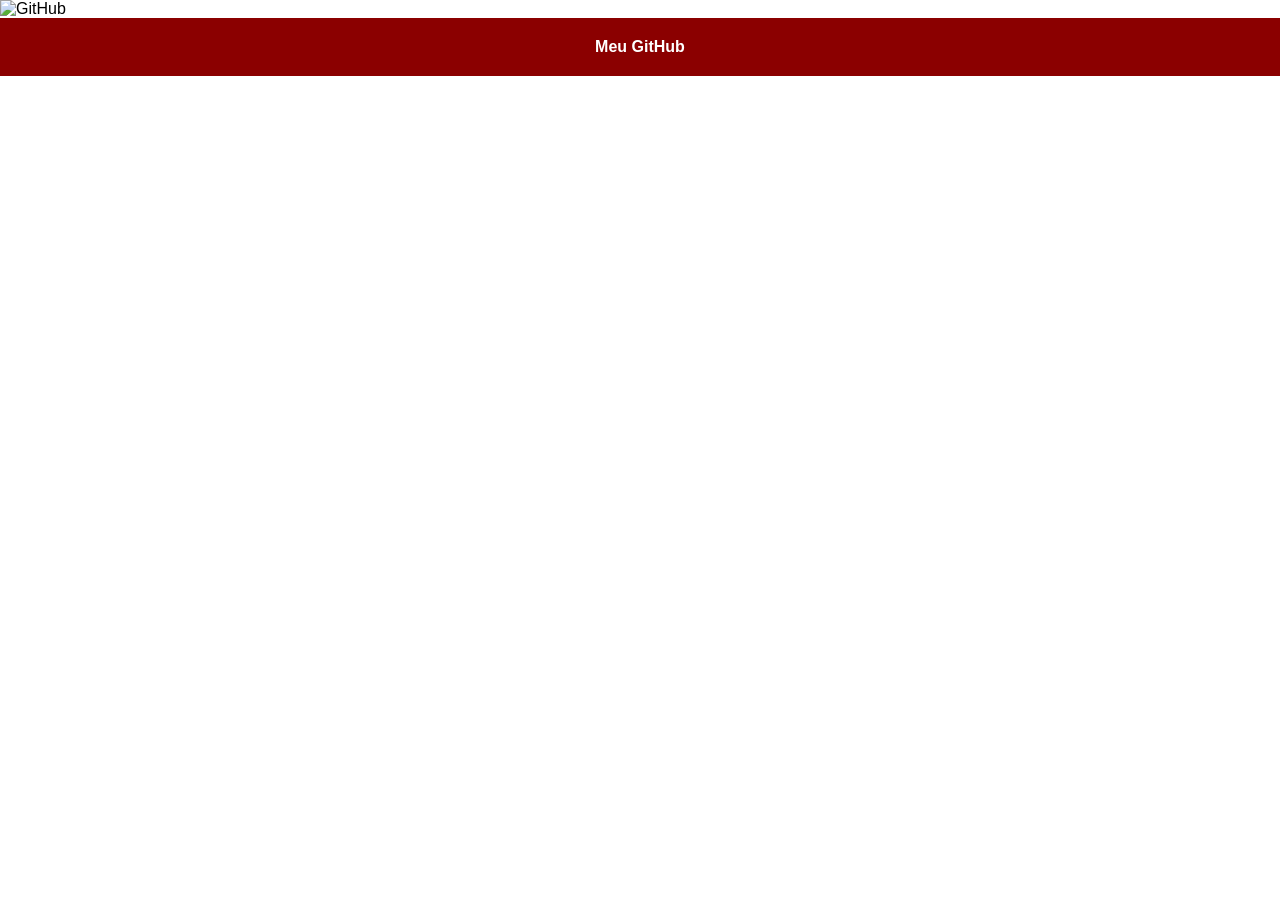
==== github.html @ 40e665da "criei pagina do instagram" ====
<!DOCTYPE html>
<html lang="pt-br">
<head>
    <meta charset="UTF-8">
    <meta name="viewport" content="width=device-width, initial-scale=1.0">
    <title>GitHub</title>
    <link rel="stylesheet" href="estilos/social.css">
</head>
<body>
    <img src="imagens/tela-github.jpg" alt="GitHub">
    <a href="https://github.com/anapaulapereira577" target="_blank">Meu GitHub</a>
    
</body>
</html>
---- estilos/social.css ----
@charset "UTF8";

 * {
    margin: 0px;
    padding: 0px;
    font-family: Arial, Helvetica, sans-serif;
}
::-webkit-scrollbar {
    width: 0px;
    height: 0px;
}

img {
    width: 100vw;
    display: block;
   
}

a {
    display: block;
    background-color: darkred;
    color: white;
    padding: 20px;
    text-align: center;
    font-weight: bolder;
    text-decoration: none;
}
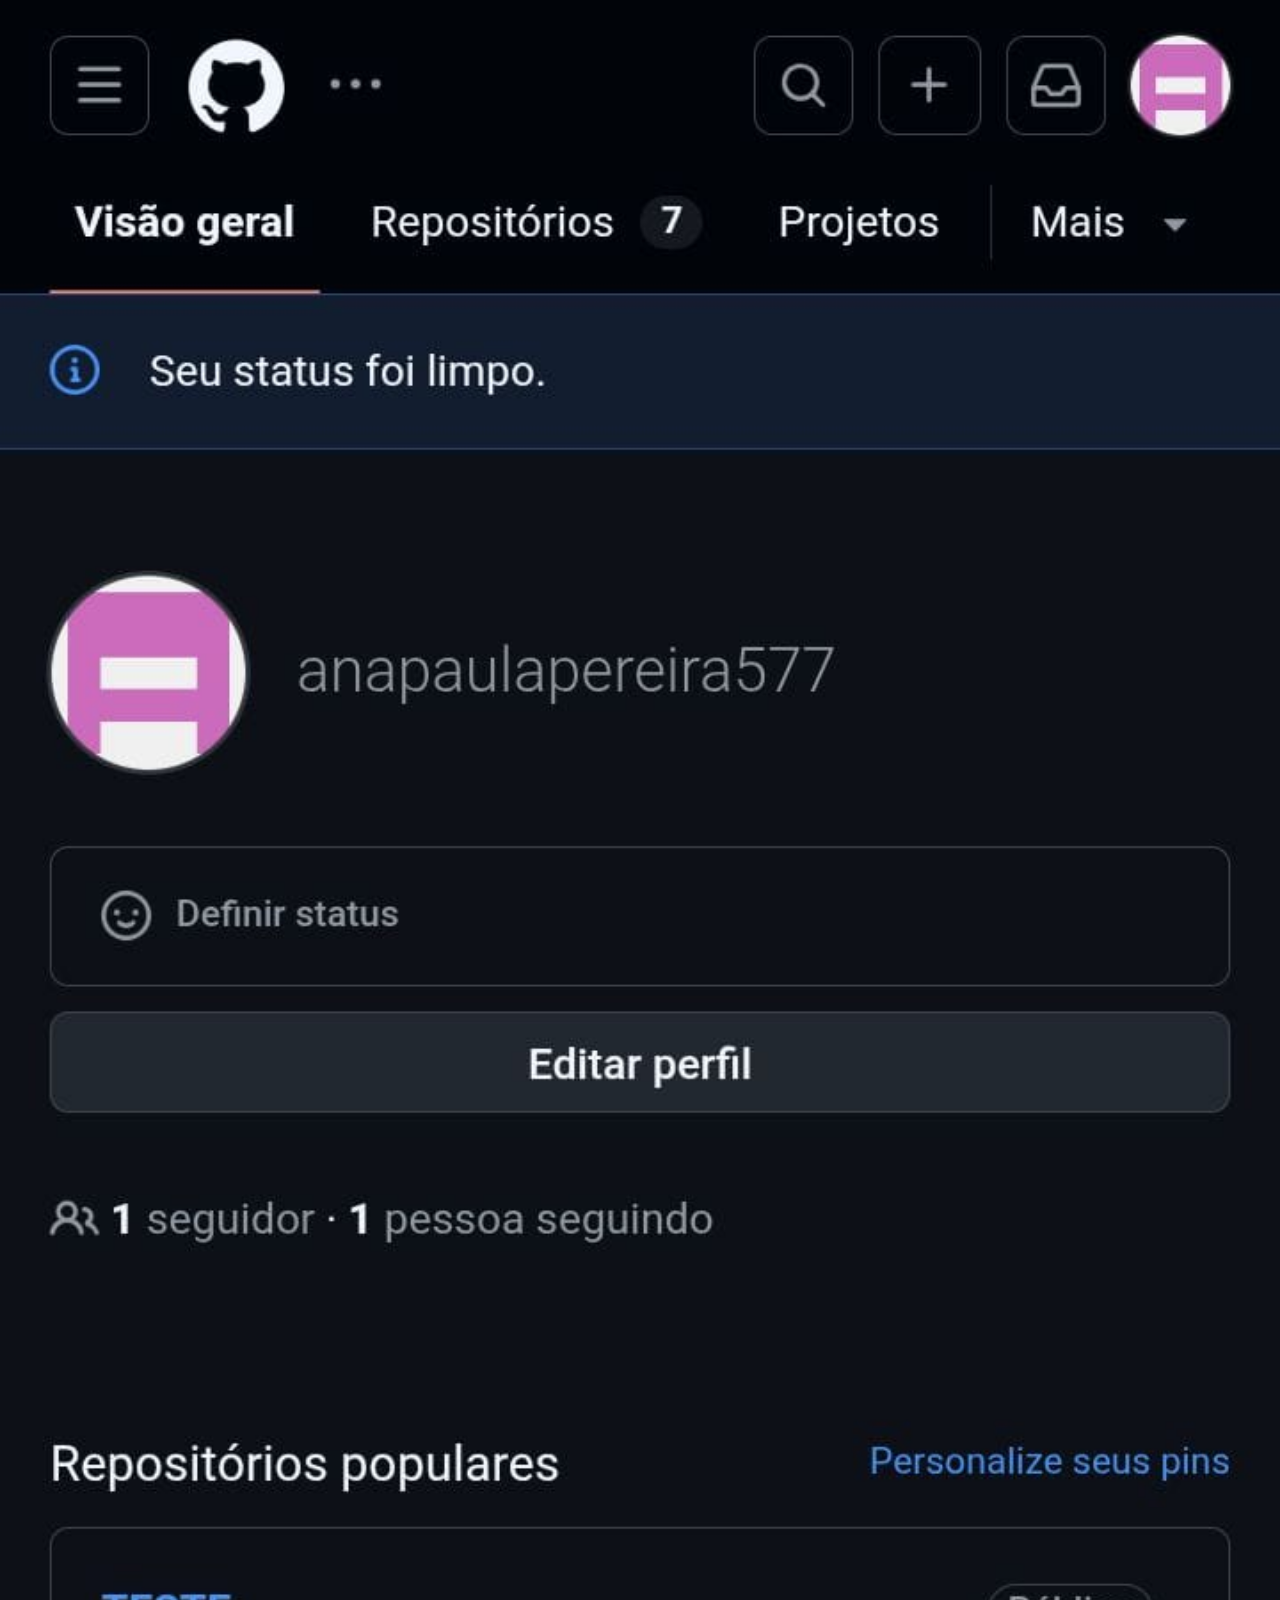
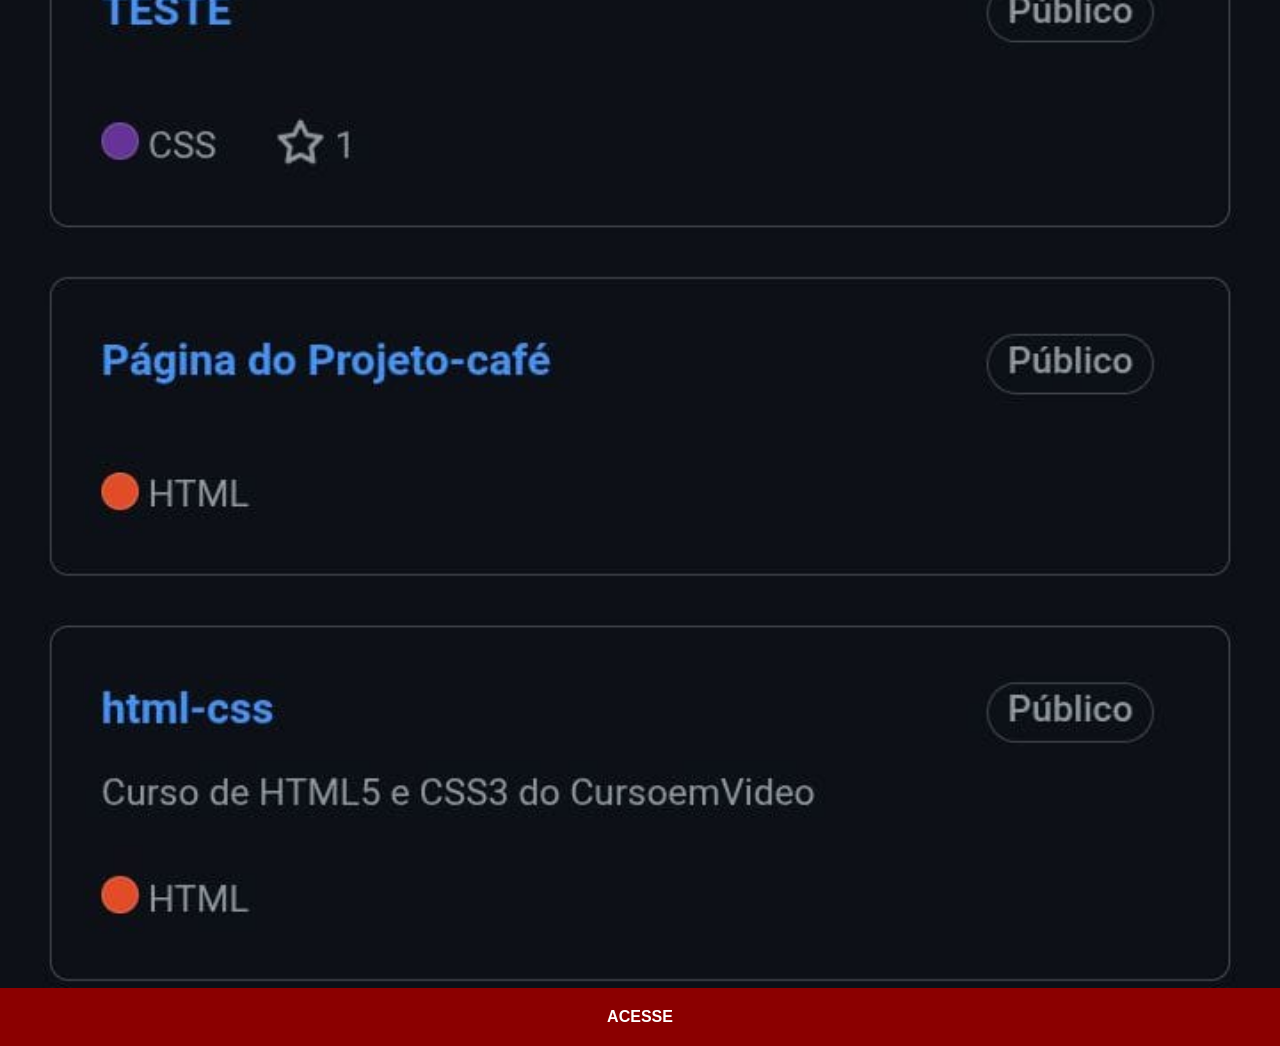
==== commit 443fb206: "atualizei pagina github" ====
--- a/github.html
+++ b/github.html
@@ -8,7 +8,7 @@
 </head>
 <body>
     <img src="imagens/tela-github.jpg" alt="GitHub">
-    <a href="https://github.com/anapaulapereira577" target="_blank">Meu GitHub</a>
+    <a href="https://github.com/anapaulapereira577" target="_blank">ACESSE</a>
     
 </body>
 </html>
